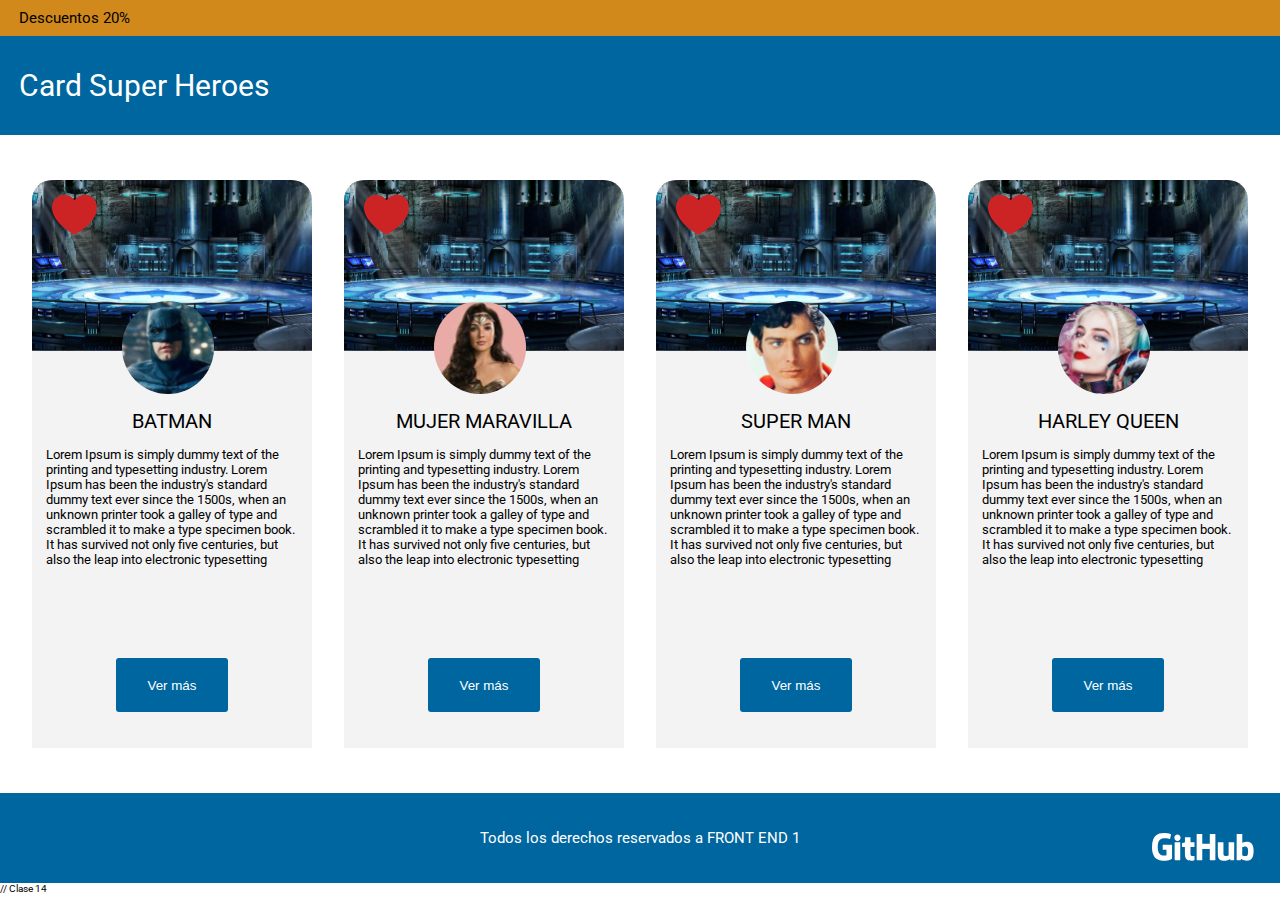
==== Card-SuperHeroes/index.html @ a63c6588 "Adding media queries" ====
<!DOCTYPE html>
<html lang="en">
    <head>
        <meta charset="UTF-8" />
        <meta name="viewport" content="width=device-width, initial-scale=1.0" />
        <link rel="preconnect" href="https://fonts.googleapis.com" />
        <link rel="preconnect" href="https://fonts.gstatic.com" crossorigin />
        <link
            href="https://fonts.googleapis.com/css2?family=Roboto:wght@100;300;400;700&display=swap"
            rel="stylesheet"
        />
        <link rel="stylesheet" href="./css/styles.css" />
        <title>Document</title>
    </head>
    <body>
        <header>
            <p>Descuentos 20%</p>
            <h1>Card Super Heroes</h1>
        </header>
        <main>
            <section class="card-container">
                <figure class="images-container">
                    <img class="bg-batman" src="./img/bg-batman.svg" />
                    <img class="batman-picture" src="./img/avatar-batman.svg" />
                    <img class="heart-icon" src="./img/icon-heart.svg" />
                </figure>

                <article class="hero-details">
                    <h2>batman</h2>
                    <p>
                        Lorem Ipsum is simply dummy text of the printing and
                        typesetting industry. Lorem Ipsum has been the
                        industry's standard dummy text ever since the 1500s,
                        when an unknown printer took a galley of type and
                        scrambled it to make a type specimen book. It has
                        survived not only five centuries, but also the leap into
                        electronic typesetting
                    </p>
                    <div class="button-container">
                        <button>Ver más</button>
                    </div>
                </article>
                
            </section>
            <section class="card-container">
                <figure class="images-container">
                    <img class="bg-batman" src="./img/bg-batman.svg" />
                    <img class="batman-picture" src="./img/avatar-wonderwoman.svg" />
                    <img class="heart-icon" src="./img/icon-heart.svg" />
                </figure>

                <article class="hero-details">
                    <h2>mujer maravilla</h2>
                    <p>
                        Lorem Ipsum is simply dummy text of the printing and
                        typesetting industry. Lorem Ipsum has been the
                        industry's standard dummy text ever since the 1500s,
                        when an unknown printer took a galley of type and
                        scrambled it to make a type specimen book. It has
                        survived not only five centuries, but also the leap into
                        electronic typesetting
                    </p>
                    <div class="button-container">
                        <button>Ver más</button>
                    </div>
                </article>
                
            </section>
            <section class="card-container">
                <figure class="images-container">
                    <img class="bg-batman" src="./img/bg-batman.svg" />
                    <img class="batman-picture" src="./img/avatar-superman.svg" />
                    <img class="heart-icon" src="./img/icon-heart.svg" />
                </figure>

                <article class="hero-details">
                    <h2>super man</h2>
                    <p>
                        Lorem Ipsum is simply dummy text of the printing and
                        typesetting industry. Lorem Ipsum has been the
                        industry's standard dummy text ever since the 1500s,
                        when an unknown printer took a galley of type and
                        scrambled it to make a type specimen book. It has
                        survived not only five centuries, but also the leap into
                        electronic typesetting
                    </p>
                    <div class="button-container">
                        <button>Ver más</button>
                    </div>
                </article>
                
            </section>
            <section class="card-container">
                <figure class="images-container">
                    <img class="bg-batman" src="./img/bg-batman.svg" />
                    <img class="batman-picture" src="./img/avatar-harley-queen.svg" />
                    <img class="heart-icon" src="./img/icon-heart.svg" />
                </figure>

                <article class="hero-details">
                    <h2>harley queen</h2>
                    <p>
                        Lorem Ipsum is simply dummy text of the printing and
                        typesetting industry. Lorem Ipsum has been the
                        industry's standard dummy text ever since the 1500s,
                        when an unknown printer took a galley of type and
                        scrambled it to make a type specimen book. It has
                        survived not only five centuries, but also the leap into
                        electronic typesetting
                    </p>
                    <div class="button-container">
                        <button>Ver más</button>
                    </div>
                </article>
                
            </section>
        </main>
        <footer>
            <p>Todos los derechos reservados a FRONT END 1</p>
            <img src="./img/logo-github.svg"/>
        </footer>
    </body>
</html>


// Clase 14
---- Card-SuperHeroes/css/styles.css ----
* {
    margin: 0;
    padding: 0;
    box-sizing: border-box;
}

:root {
    --marron: #d1891c;
    --blue: #00669f;
    --white: #ffffff;
    --gris: #f3f3f3;
}

html {
    font-size: 62.5%;
    font-family: 'Roboto', sans-serif;
}

body {
    width: 100vw;
}

header {
    height: 15vh;
}

header p {
    background-color: var(--marron);
    height: 4vh;
    display: flex;
    align-items: center;
    font-size: 1.5rem;
    padding-left: 1.5%;
}

header h1 {
    background-color: var(--blue);
    height: 11vh;
    font-weight: 400;
    color: var(--white);
    font-size: 3rem;
    display: flex;
    align-items: center;
    padding-left: 1.5%;
}

main {
    width: 100vw;
    display: flex;
    flex-wrap: wrap;
    justify-content: space-evenly;
}

main .card-container {
    width: 280px;
    height: 77%;
    background-color: var(--gris);
    border-radius: 2rem 2rem 0 0;
    margin-top: 5vh;
}

main .card-container .images-container {
    position: relative;
    width: 100%;
}

main .card-container .images-container .bg-batman {
    width: 100%;
    border-radius: 2rem 2rem 0 0;
}

main .card-container .images-container .batman-picture {
    position: absolute;
    z-index: 1;
    width: 33%;
    right: 35%;
    top: 70%;
    border-radius: 50%;
}

main .card-container .images-container .heart-icon {
    position: absolute;
    top: 7%;
    left: 7%;
    height: 5vh;
}

main .card-container .hero-details {
    padding-top: 20%;
    display: flex;
    flex-direction: column;
    align-items: center;
}

main .card-container .hero-details h2 {
    font-size: 2rem;
    font-weight: 400;
    text-align: center;
    text-transform: uppercase;
}

main .card-container .hero-details p {
    height: 25vh;
    font-size: 1.3rem;
    padding: 5%;
}

main .card-container .hero-details .button-container {
    height: 10vh;
    display: flex;
    width: 100%;
    display: flex;
    justify-content: center;
}

main .card-container .hero-details .button-container button {
    height: 60%;
    width: 40%;
    background-color: var(--blue);
    color: var(--white);
    border: none;
    border-radius: 0.3rem;
}

footer {
    height: 10vh;
    background-color: var(--blue);
    margin-top: 5vh;
    position: relative;
}

footer p {
    height: 100%;
    color: var(--white);
    font-size: 1.5rem;
    display: flex;
    align-items: center;
    justify-content: center;
}

footer img {
    position: absolute;
    right: 0;
    bottom: 25%;
    width: 8%;
    margin-right: 2%;
}

@media (max-width: 768px) {
    main .card-container .images-container .heart-icon {
        height: 3vh;
    }

    main .card-container .hero-details p {
        height: 100%;
    }

    main .card-container .hero-details .button-container {
        height: 8vh;
        align-items: center;
    }

    footer img {
        bottom: 35%;
        margin-right: 5%;
        width: 15%;
    }
}

@media (max-width: 480px) {
    header p {
        padding-left: 5%;
    }

    header h1 {
        padding-left: 5%;
    }

    main .card-container .hero-details .button-container {
        height: 12vh;
    }

    main .card-container .hero-details .button-container button {
        height: 50%;
    }

    footer p {
        font-size: 1rem;
        font-weight: 200;
    }
}
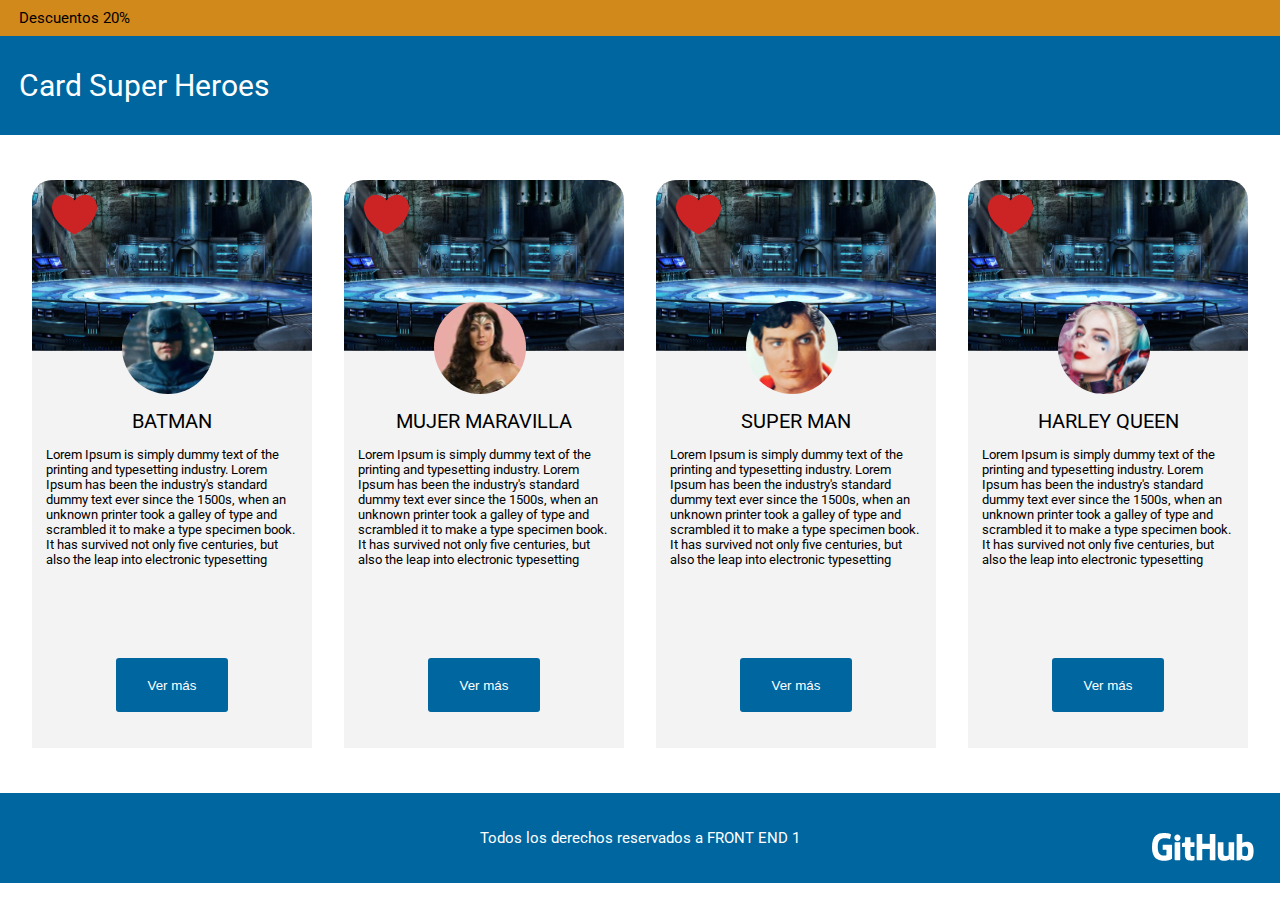
==== commit db3ede98: "Añadiendo el trabajo de Estilos II" ====
--- a/Card-SuperHeroes/index.html
+++ b/Card-SuperHeroes/index.html
@@ -123,4 +123,4 @@
 </html>
 
 
-// Clase 14+<!--Clase 14-->